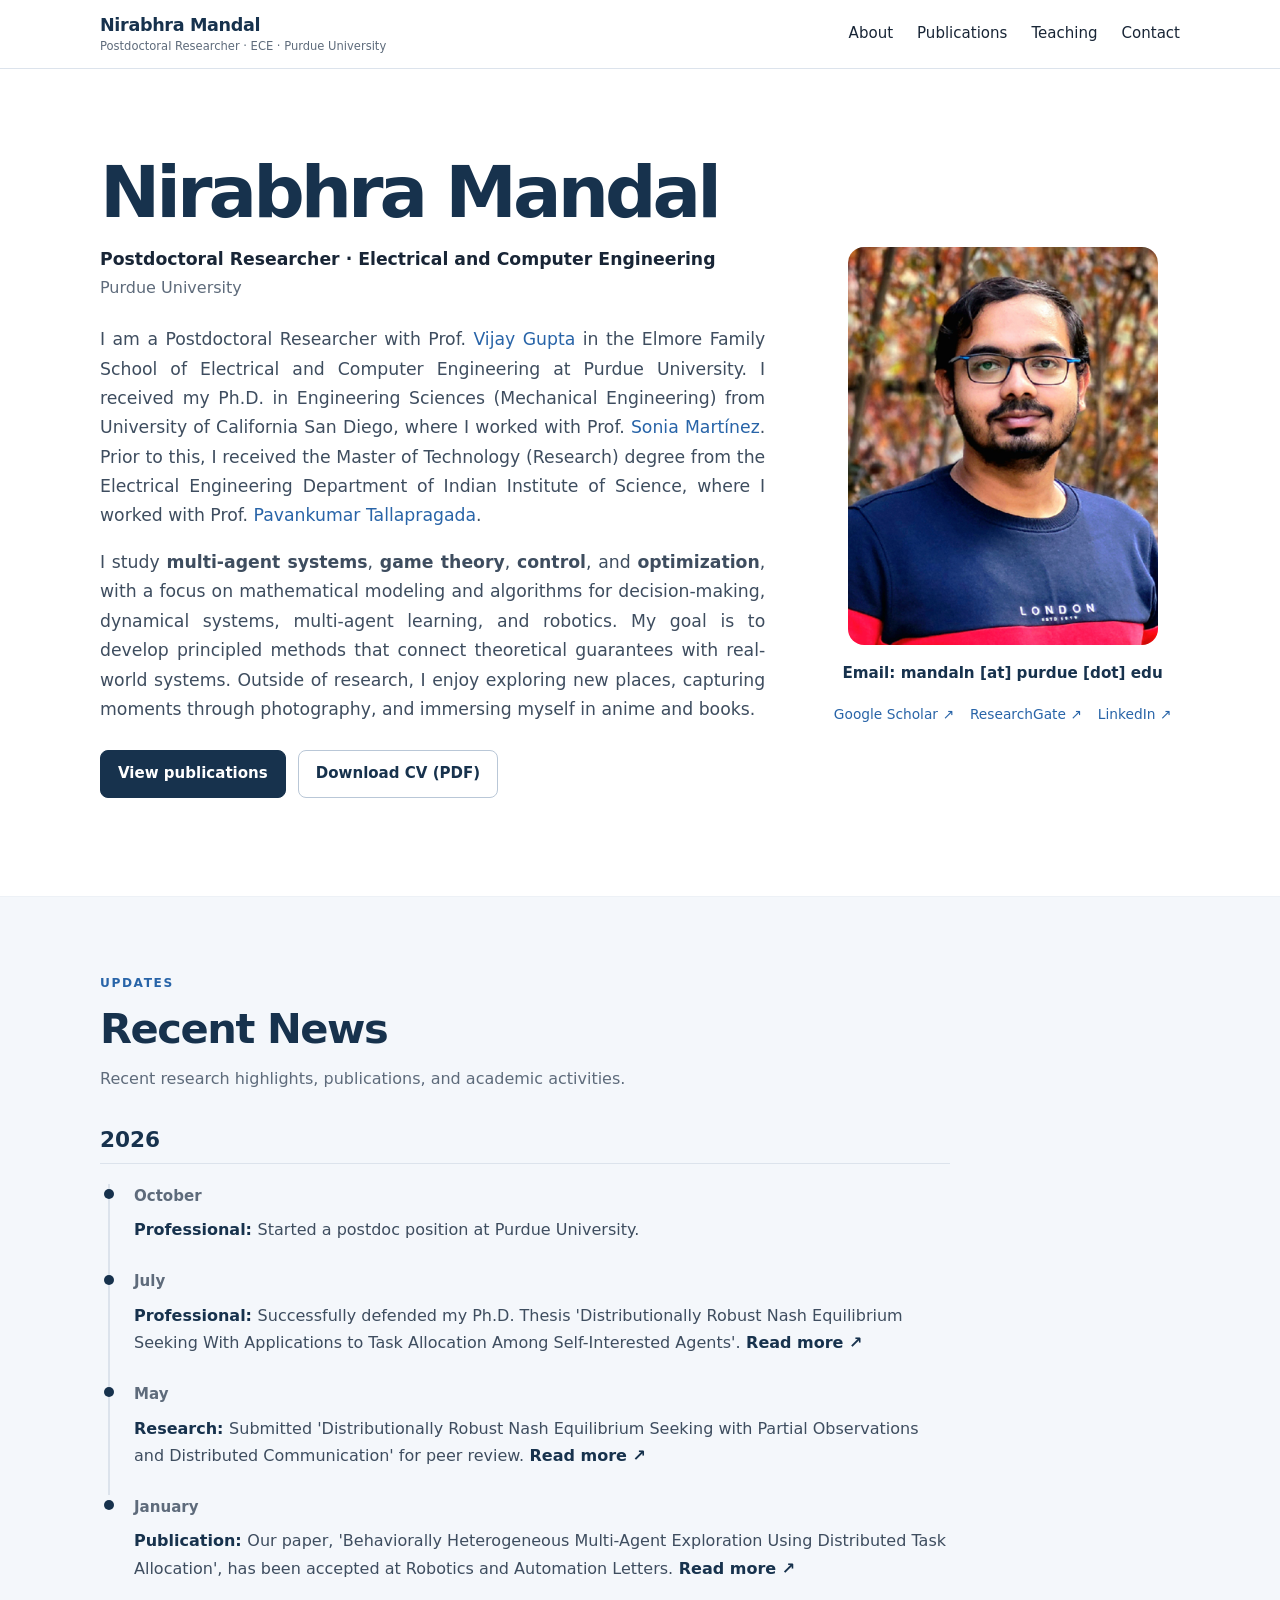
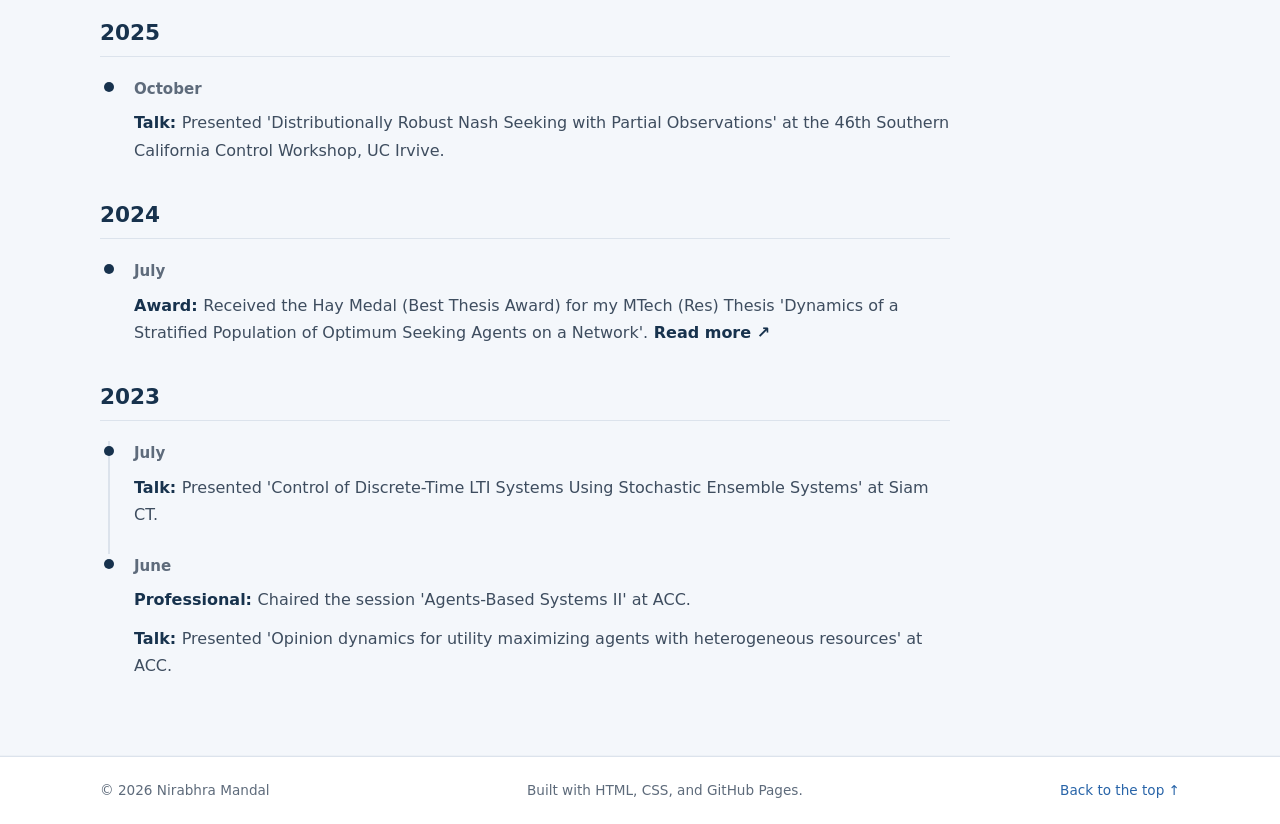
==== index.html @ edac9b2b "initial stable website build" ====
<!doctype html>
<html lang="en">
<head>
  <meta charset="utf-8">
  <meta name="viewport" content="width=device-width, initial-scale=1">
  <meta name="description" content="Academic website and publications of Nirabhra Mandal.">
  <title>About | Nirabhra Mandal</title>
  <link rel="stylesheet" href="styles.css">
  <script src="script.js" defer></script>
</head>
<body id="top">
  <a class="skip-link" href="#main">Skip to content</a>
<header class="site-header">
  <nav class="nav wrap" aria-label="Main navigation">
    <a class="brand" href="index.html">
      <span class="brand-name">Nirabhra Mandal</span>
      <span class="brand-subtitle">Postdoctoral Researcher · ECE · Purdue University</span>
    </a>
    <button class="nav-toggle" id="nav-toggle" aria-expanded="false" aria-controls="nav-links">Menu</button>
    <div class="nav-links" id="nav-links">
      <a href="index.html" class="active" aria-current="page">About</a>
      <a href="publications.html" >Publications</a>
      <a href="teaching.html" >Teaching</a>
      <a href="contact.html" >Contact</a>
    </div>
  </nav>
</header>
  <main id="main">
    <section class="hero wrap" id="home">
      <div class="hero-copy">
        <h1>Nirabhra Mandal</h1>
        <p class="role">Postdoctoral Researcher · Electrical and Computer Engineering</p>
        <p class="institution">Purdue University</p>
        <p class="intro">I am a Postdoctoral Researcher with Prof. <a href="https://engineering.purdue.edu/Vijay-Gupta" class="no-underline">Vijay Gupta</a> in the Elmore Family School of Electrical and Computer Engineering at Purdue University. I received my Ph.D. in Engineering Sciences (Mechanical Engineering) from University of California San Diego, where I worked with Prof. <a href="https://jacobsschool.ucsd.edu/people/profile/sonia-martinez" class="no-underline">Sonia Martínez</a>. Prior to this, I received the Master of Technology (Research) degree from the Electrical Engineering Department of Indian Institute of Science, where I worked with Prof. <a href="https://pavan-tallapragada.github.io/" class="no-underline">Pavankumar Tallapragada</a>.</p>
        <p class="intro">I study <strong>multi-agent systems</strong>, <strong>game theory</strong>, <strong>control</strong>, and <strong>optimization</strong>, with a focus on mathematical modeling and algorithms for decision-making, dynamical systems, multi-agent learning, and robotics. My goal is to develop principled methods that connect theoretical guarantees with real-world systems. Outside of research, I enjoy exploring new places, capturing moments through photography, and immersing myself in anime and books.</p>
        <div class="hero-actions">
          <a class="button primary" href="publications.html">View publications</a>
          <a class="button secondary" href="assets/cv.pdf">Download CV (PDF)</a>
        </div>
      </div>
      <aside class="profile-column" aria-label="Contact and profile links">
        <div class="profile-photo-container">
          <img
            class="profile-photo"
            src="assets/profile.jpg"
            alt="Portrait of Nirabhra Mandal"
          >
        </div>
        <a class="profile-email" href="mailto:mandaln@purdue.edu">Email: mandaln [at] purdue [dot] edu</a>
        <div class="profile-social-links" aria-label="Academic and professional profiles">
          <a href="https://scholar.google.com/citations?user=F2m01i8AAAAJ&amp;hl=en" target="_blank" rel="noopener noreferrer">Google Scholar ↗</a>
          <a href="https://www.researchgate.net/profile/Nirabhra-Mandal?ev=hdr_xprf" target="_blank" rel="noopener noreferrer">ResearchGate ↗</a>
          <a href="https://www.linkedin.com/in/nirabhra-mandal-a826bb127/" target="_blank" rel="noopener noreferrer">LinkedIn ↗</a>
        </div>
      </aside>
    </section>
    
    <!-- Recent News -->
    <section class="section section-tint" id="news">
      <div class="wrap">
        <div class="section-heading">
          <p class="eyebrow">Updates</p>
          <h2>Recent News</h2>
          <p class="section-description">
            Recent research highlights, publications, and academic activities.
          </p>
        </div>
    
        <div class="news-list" id="news-list" aria-live="polite">
          <p>Loading news...</p>
        </div>
      </div>
    </section>    
  </main>
  <footer class="site-footer">
  <div class="wrap footer-inner">
    <span>© <span id="year"></span> Nirabhra Mandal</span>
    <span>Built with HTML, CSS, and GitHub Pages.</span>
    <a href="#top">Back to the top ↑</a>
  </div>
</footer>
</body>
</html>
---- styles.css ----
:root {
  --ink: #182536;
  --muted: #5e6b7b;
  --navy: #17324d;
  --blue: #2864a8;
  --pale: #f4f7fb;
  --line: #dce3ec;
  --white: #fff;
  --max-width: 1080px;
}
* { box-sizing: border-box; }
html { scroll-behavior: smooth; scroll-padding-top: 85px; }
body { margin: 0; color: var(--ink); background: var(--white); font: 16px/1.7 system-ui, -apple-system, BlinkMacSystemFont, "Segoe UI", sans-serif; }
a { color: var(--blue); text-underline-offset: 3px; }
a:hover { color: #153d70; }
.wrap { width: min(var(--max-width), calc(100% - 40px)); margin-inline: auto; }
.skip-link { position: absolute; left: -9999px; top: 0; }
.skip-link:focus { left: 1rem; z-index: 100; background: white; padding: .5rem; }
.site-header { position: sticky; top: 0; z-index: 20; background: rgba(255,255,255,.96); border-bottom: 1px solid var(--line); backdrop-filter: blur(10px); }
.nav { min-height: 68px; display: flex; align-items: center; justify-content: space-between; gap: 24px; }

.brand {
  display: flex;
  flex-direction: column;
  align-items: flex-start;
  color: var(--navy);
  font-weight: 800;
  text-decoration: none;
  letter-spacing: -0.02em;
  line-height: 1.3;
}

.brand-name {
  display: block;
  font-size: 1.1rem;
  font-weight: 800;
  color: var(--navy);
  letter-spacing: -0.02em;
}

.brand-subtitle {
  display: block;
  font-size: 0.72rem;
  font-weight: 400;
  color: var(--muted);
  letter-spacing: 0;
  margin-top: 3px;
}


.nav-links { display: flex; gap: 24px; align-items: center; }
.nav-links a { color: var(--ink); text-decoration: none; font-size: .94rem; }
.nav-links a:hover { color: var(--blue); }
.nav-toggle { display: none; border: 1px solid var(--line); background: white; padding: .45rem .7rem; border-radius: 8px; }
.hero { display: grid; grid-template-columns: minmax(0, 1.5fr) minmax(260px, .8fr); gap: 60px; align-items: center; padding-block: 86px 78px; }
.eyebrow { color: var(--blue); text-transform: uppercase; letter-spacing: .13em; font-size: .76rem; font-weight: 800; margin: 0 0 10px; }
h1, h2, h3, p { margin-top: 0; }
h1 { color: var(--navy); font-size: clamp(2.7rem, 7vw, 4.5rem); line-height: 1.05; letter-spacing: -.055em; margin-bottom: 14px; }
h2 { color: var(--navy); font-size: clamp(1.9rem, 4vw, 2.6rem); line-height: 1.2; letter-spacing: -.035em; margin-bottom: 12px; }
h3 { color: var(--navy); font-size: 1.12rem; line-height: 1.35; }
.role { font-size: 1.08rem; font-weight: 650; margin-bottom: 0; }
.institution { color: var(--muted); margin-bottom: 24px; }
.intro { max-width: 680px; color: #3e4d5f; font-size: 1.08rem; text-align: justify;}
.hero-actions, .social-links { display: flex; flex-wrap: wrap; align-items: center; gap: 12px; }
.hero-actions { margin: 26px 0 20px; }
.button { display: inline-flex; align-items: center; justify-content: center; padding: 10px 17px; border-radius: 8px; text-decoration: none; font-weight: 700; font-size: .94rem; }
.button.primary { color: white; background: var(--navy); border: 1px solid var(--navy); }
.button.primary:hover { background: #254a6c; }
.button.secondary { color: var(--navy); background: white; border: 1px solid #b9c7d7; }
.social-links { gap: 20px; font-size: .91rem; }
.social-links a { text-decoration: none; }
.profile-card { border: 1px solid var(--line); border-radius: 18px; padding: 28px; box-shadow: 0 16px 40px rgba(23,50,77,.08); background: white; }
/* .avatar { display: grid; place-items: center; width: 76px; height: 76px; border-radius: 50%; background: #e3edf8; color: var(--navy); font-size: 1.5rem; font-weight: 800; margin-bottom: 18px; } */
.avatar {
  display: block;
  width: 150px;
  height: 150px;
  border-radius: 0;
  object-fit: cover;
  object-position: center;
  margin-bottom: 18px;
}
.profile-name { font-size: 1.15rem; font-weight: 800; margin-bottom: 0; }
.muted, .section-description { color: var(--muted); }
.profile-line { display: flex; justify-content: space-between; gap: 16px; padding-top: 12px; margin-top: 12px; border-top: 1px solid var(--line); font-size: .88rem; }
.profile-line > :first-child { color: var(--muted); }
.profile-line > :last-child { text-align: right; overflow-wrap: anywhere; }
.section { padding-block: 76px; }
.section-tint { background: var(--pale); border-block: 1px solid #edf1f6; }
.section-heading { margin-bottom: 30px; }
.section-description { max-width: 720px; margin-bottom: 0; }
.prose { max-width: 820px; color: #3e4d5f; }
.prose h3 { margin-top: 26px; }
.prose li { margin-bottom: 8px; }
/* .publication-tools { max-width: 760px; margin-bottom: 26px; } */
.publication-tools {
  width: 100%;
  box-sizing: border-box;
}

#publication-search {
  display: block;
  width: 100%;
  box-sizing: border-box;
}
.search-label { display: block; font-size: .9rem; font-weight: 700; margin-bottom: 8px; }
#publication-search { width: 100%; border: 1px solid #bdc9d7; border-radius: 9px; background: white; padding: 12px 14px; font: inherit; }
#publication-search:focus { outline: 3px solid #c8def7; border-color: var(--blue); }
.filter-row { display: flex; flex-wrap: wrap; gap: 8px; margin-top: 12px; }
.filter { border: 1px solid #c8d3df; color: var(--ink); background: white; border-radius: 999px; padding: 6px 13px; cursor: pointer; font: inherit; font-size: .86rem; }
.filter.active { background: var(--navy); color: white; border-color: var(--navy); }
.result-count { color: var(--muted); font-size: .86rem; margin: 12px 0 0; }
.publication-list { display: grid; gap: 16px; }
.paper { padding: 22px 24px; border: 1px solid var(--line); border-radius: 12px; background: white; }
.paper h3 { font-size: 1.12rem; margin-bottom: 7px; }
.paper .authors { color: #435266; margin-bottom: 4px; }
.paper .venue { color: var(--muted); font-size: .92rem; margin-bottom: 12px; }
.paper .abstract { color: #435266; font-size: .94rem; margin-bottom: 13px; }
.paper-links { display: flex; flex-wrap: wrap; gap: 9px; }
.paper-links a { display: inline-block; border: 1px solid #d1dce8; border-radius: 6px; padding: 3px 9px; text-decoration: none; font-size: .85rem; font-weight: 700; }
.paper-meta { display: flex; align-items: center; gap: 9px; flex-wrap: wrap; margin-bottom: 7px; }
.paper-type { font-size: .72rem; text-transform: uppercase; letter-spacing: .08em; font-weight: 800; color: #315477; background: #e8f0f8; border-radius: 5px; padding: 3px 7px; }
.paper-year { color: var(--muted); font-size: .85rem; }
.empty-state { color: var(--muted); padding: 24px; border: 1px dashed #bac7d5; border-radius: 10px; }
.interest-grid { display: grid; grid-template-columns: repeat(3, 1fr); gap: 18px; }
.interest-card { border: 1px solid var(--line); border-radius: 13px; padding: 24px; }
.interest-card p { color: var(--muted); margin-bottom: 0; }
.interest-number { display: inline-block; color: var(--blue); font-size: .8rem; font-weight: 800; margin-bottom: 18px; }
.split-section { display: grid; grid-template-columns: .8fr 1.2fr; gap: 60px; }
.contact-panel { display: flex; justify-content: space-between; align-items: center; gap: 28px; padding: 34px; border-radius: 16px; background: #eaf1f8; }
.contact-panel p:last-child { margin-bottom: 0; color: #435266; }
.site-footer { border-top: 1px solid var(--line); padding-block: 22px; color: var(--muted); font-size: .85rem; }
.footer-inner { display: flex; justify-content: space-between; gap: 16px; flex-wrap: wrap; }
.footer-inner a { text-decoration: none; }
.no-underline { text-decoration: none; }


.profile-column {
  display: flex;
  flex-direction: column;
  align-items: center;
  gap: 1rem;
  min-width: 0;
}

.profile-photo-container {
  display: flex;
  justify-content: center;
  align-items: flex-start;
  width: 100%;
  background: none;
  border: none;
  box-shadow: none;
  padding: 0;
}

.profile-photo {
  display: block;
  width: min(100%, 310px);
  height: auto;
  aspect-ratio: 413 / 531;
  object-fit: cover;
  object-position: center;
  border-radius: 16px;
}

.profile-email {
  color: var(--navy);
  font-size: 0.95rem;
  font-weight: 650;
  text-decoration: none;
}

.profile-email:hover {
  text-decoration: underline;
}

.profile-social-links {
  display: flex;
  flex-wrap: wrap;
  justify-content: center;
  align-items: center;
  gap: 0.5rem 1rem;
  font-size: 0.86rem;
  text-align: center;
}

.profile-social-links a {
  text-decoration: none;
  white-space: nowrap;
}



/* Recent news grouped by year and month */
.news-list {
  max-width: 850px;
  margin-top: 2rem;
}

.news-year {
  margin-top: 2.25rem;
}

.news-year:first-child {
  margin-top: 0;
}

.news-year-heading {
  font-size: 1.35rem;
  font-weight: 750;
  margin: 0 0 1.25rem;
  padding-bottom: 0.55rem;
  border-bottom: 1px solid var(--line);
}

.news-month {
  position: relative;
  margin-left: 0.5rem;
  padding: 0 0 1.6rem 1.5rem;
  border-left: 2px solid var(--line);
}

.news-month::before {
  content: "";
  position: absolute;
  left: -6px;
  top: 0.35rem;
  width: 10px;
  height: 10px;
  border-radius: 50%;
  background: var(--navy);
}

.news-month:last-child {
  padding-bottom: 0;
  border-left-color: transparent;
}

.news-date {
  display: block;
  color: var(--muted);
  font-size: 0.94rem;
  font-weight: 750;
  margin-bottom: 0.45rem;
}

.news-entries {
  display: grid;
  gap: 0.7rem;
  margin: 0;
  padding: 0;
  list-style: none;
}

.news-entry {
  color: #3e4d5f;
  line-height: 1.7;
}

.news-entry strong {
  color: var(--navy);
}

.news-content a {
  color: var(--navy);
  font-weight: 650;
  text-decoration: none;
}

.news-content a:hover {
  text-decoration: underline;
}

/* Teaching, professional service, and awards */
.teaching-data {
  max-width: 900px;
  display: grid;
  gap: 2rem;
}

.teaching-category {
  padding-bottom: 1.5rem;
  border-bottom: 1px solid var(--line);
}

.teaching-category:last-child {
  padding-bottom: 0;
  border-bottom: 0;
}

.teaching-category h2 {
  font-size: 1.55rem;
  margin-bottom: 0.8rem;
}

.teaching-list {
  margin: 0;
  padding-left: 1.25rem;
}

.teaching-list li {
  padding-left: 0.2rem;
  margin-bottom: 0.55rem;
  color: #3e4d5f;
}

.teaching-list li:last-child {
  margin-bottom: 0;
}

.teaching-list strong {
  color: var(--navy);
}

.teaching-empty {
  color: var(--muted);
  margin-bottom: 0;
}

.paper-actions {
  display: flex;
  align-items: center;
  flex-wrap: wrap;
  gap: 10px;
  margin-top: 8px;
}

.paper-actions .abstract-toggle {
  margin: 0;
}

.paper-actions .paper-links {
  display: flex;
  align-items: center;
  flex-wrap: wrap;
  gap: 9px;
}

.abstract-panel[hidden] {
  display: none;
}

@media (max-width: 600px) {
  .news-month {
    margin-left: 0.25rem;
    padding-left: 1.1rem;
  }

  .news-month::before {
    left: -6px;
  }
}

@media (max-width: 760px) {
  .hero { grid-template-columns: 1fr; gap: 30px; padding-block: 56px; }
  .profile-card { max-width: 480px; }
  .profile-column { max-width: 420px; margin-inline: auto; }
  .profile-photo { width: min(100%, 300px); }
  .nav-toggle { display: inline-block; }
  .nav { position: relative; }
  .nav-links { display: none; position: absolute; top: 67px; left: 0; right: 0; padding: 16px 20px 20px; background: white; border-bottom: 1px solid var(--line); flex-direction: column; align-items: flex-start; gap: 14px; }
  .nav-links.open { display: flex; }
  .section { padding-block: 54px; }
  .interest-grid, .split-section { grid-template-columns: 1fr; gap: 18px; }
  .contact-panel { align-items: flex-start; flex-direction: column; }
}
@media (prefers-reduced-motion: reduce) { html { scroll-behavior: auto; } }
@media (max-width: 600px) {
  .intro {text-align: left;}
}


/* Publication abstract toggle */
.abstract-toggle {
  display: inline-block;
  margin: 0 0 10px;
  padding: 4px 10px;
  border: 1px solid #c8d3df;
  border-radius: 6px;
  color: var(--navy);
  background: #fff;
  cursor: pointer;
  font: inherit;
  font-size: .86rem;
  font-weight: 700;
}

.abstract-toggle:hover {
  background: var(--pale);
  border-color: #9fb2c8;
}

.abstract-toggle:focus-visible {
  outline: 3px solid #c8def7;
  outline-offset: 2px;
}

.abstract-panel[hidden] {
  display: none;
}

.abstract-panel .abstract {
  margin-bottom: 13px;
}
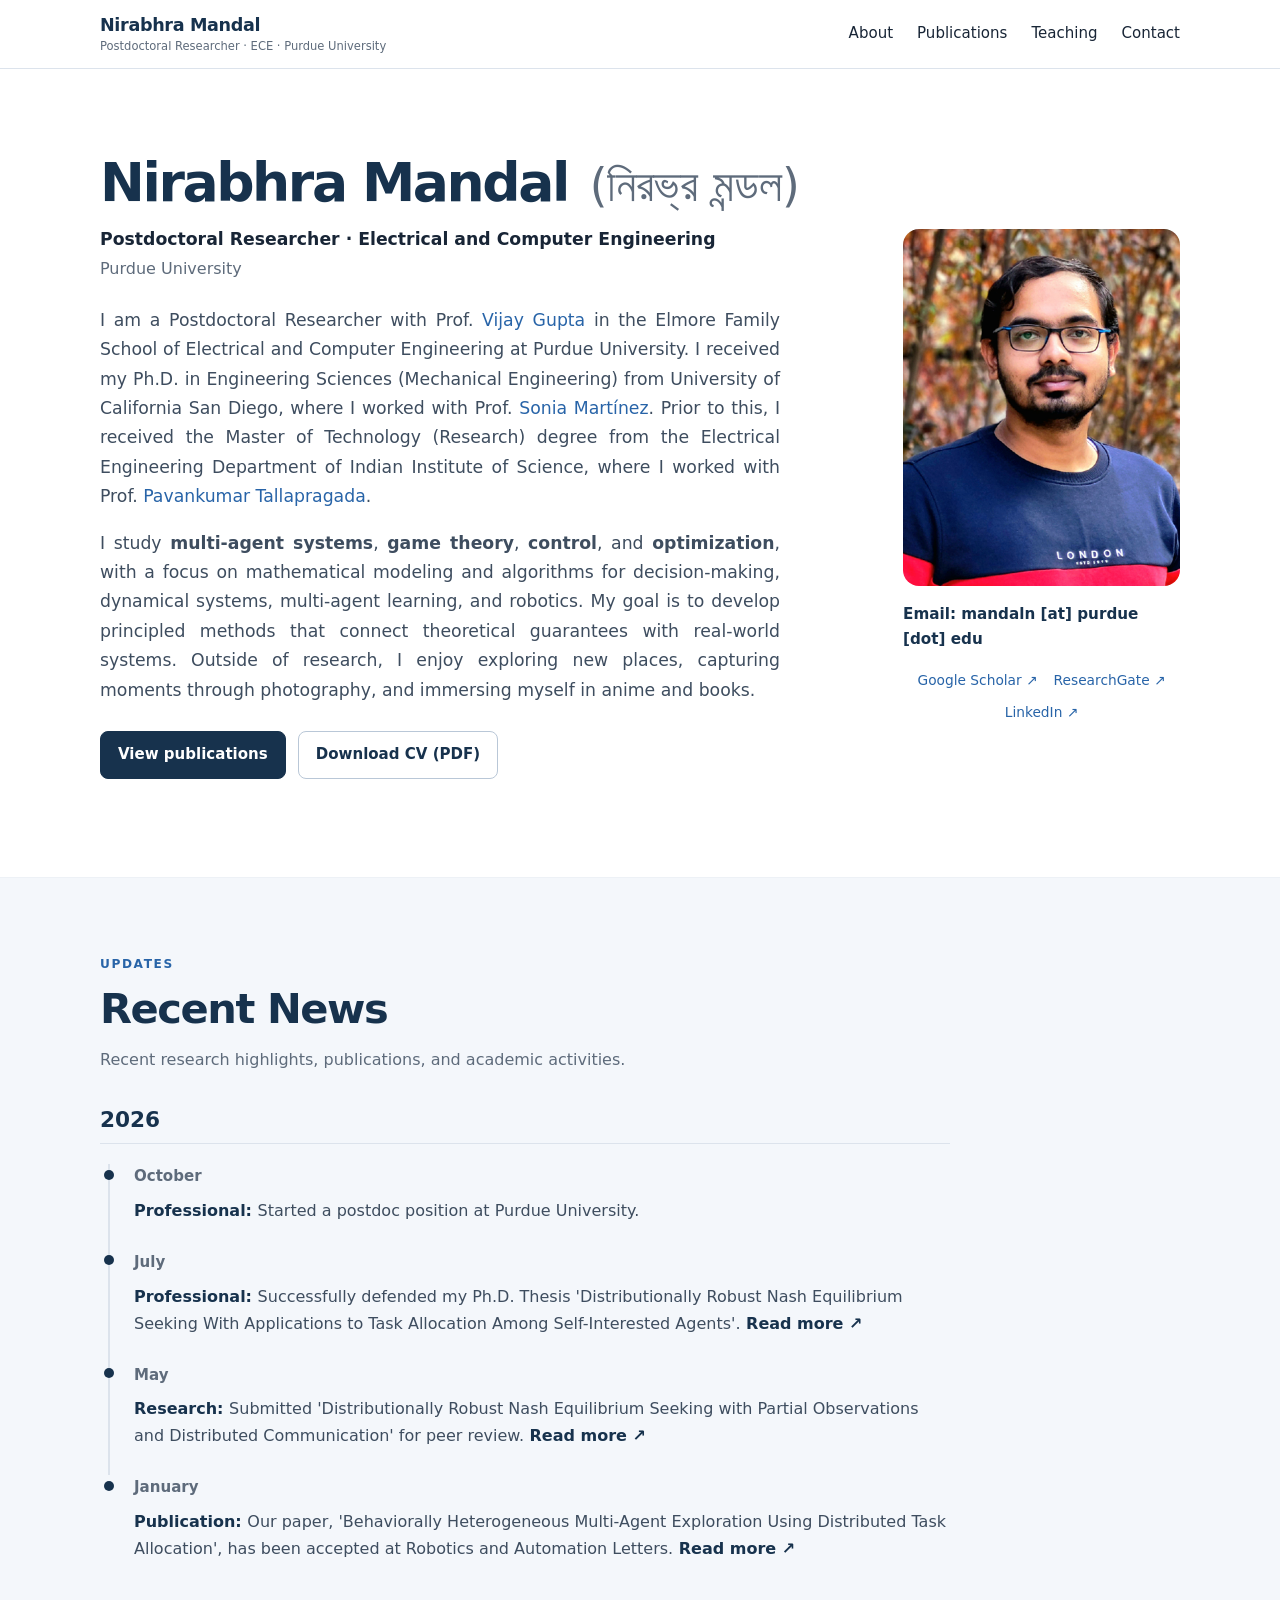
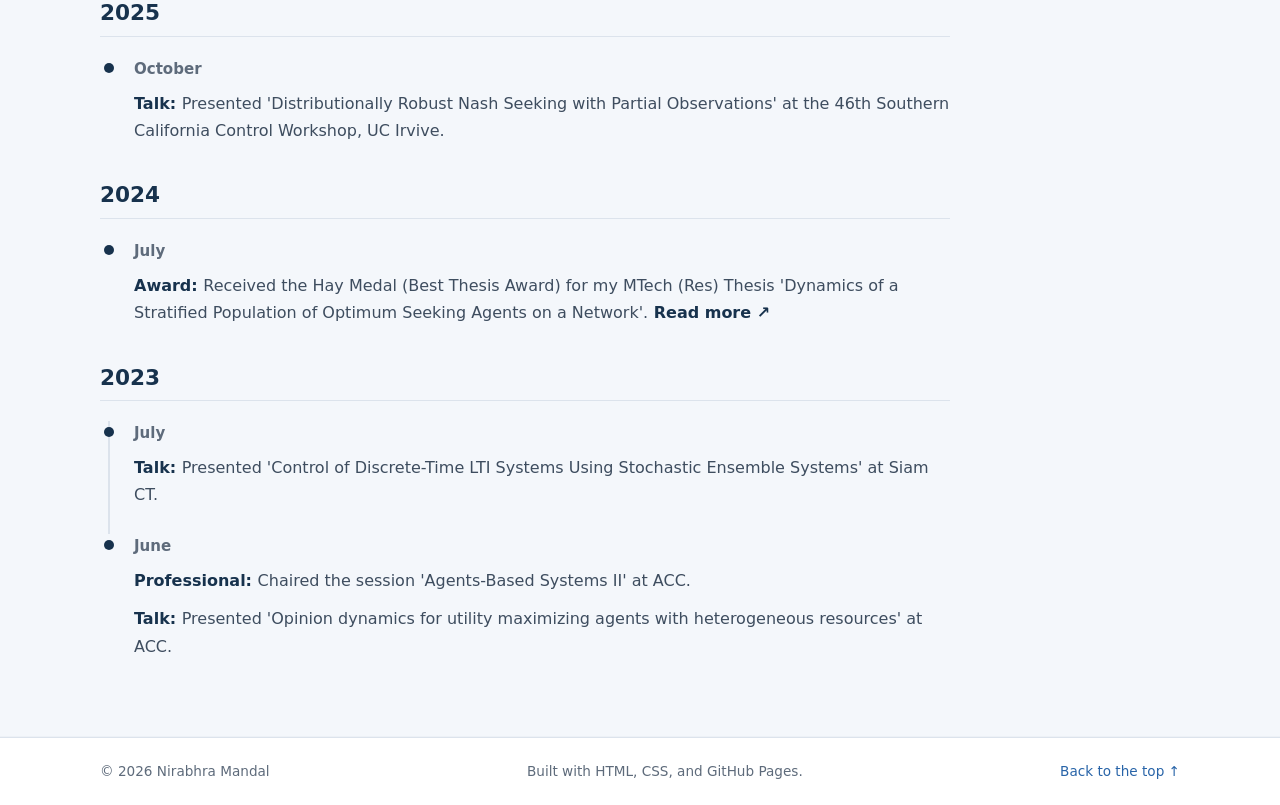
==== commit 24a5faa8: "updated arxiv support, added bengali name" ====
--- a/index.html
+++ b/index.html
@@ -8,36 +8,50 @@
   <link rel="stylesheet" href="styles.css">
   <script src="script.js" defer></script>
 </head>
+
 <body id="top">
   <a class="skip-link" href="#main">Skip to content</a>
-<header class="site-header">
-  <nav class="nav wrap" aria-label="Main navigation">
-    <a class="brand" href="index.html">
-      <span class="brand-name">Nirabhra Mandal</span>
-      <span class="brand-subtitle">Postdoctoral Researcher · ECE · Purdue University</span>
-    </a>
-    <button class="nav-toggle" id="nav-toggle" aria-expanded="false" aria-controls="nav-links">Menu</button>
-    <div class="nav-links" id="nav-links">
-      <a href="index.html" class="active" aria-current="page">About</a>
-      <a href="publications.html" >Publications</a>
-      <a href="teaching.html" >Teaching</a>
-      <a href="contact.html" >Contact</a>
-    </div>
-  </nav>
-</header>
+
+  <header class="site-header">
+    <nav class="nav wrap" aria-label="Main navigation">
+      <a class="brand" href="index.html">
+        <span class="brand-name">
+          Nirabhra Mandal <!--<span class="bengali-name">(নিরভ্র মন্ডল)</span> -->
+        </span>
+        <span class="brand-subtitle">Postdoctoral Researcher · ECE · Purdue University</span>
+      </a>
+
+      <button class="nav-toggle" id="nav-toggle" aria-expanded="false" aria-controls="nav-links">Menu</button>
+
+      <div class="nav-links" id="nav-links">
+        <a href="index.html" class="active" aria-current="page">About</a>
+        <a href="publications.html">Publications</a>
+        <a href="teaching.html">Teaching</a>
+        <a href="contact.html">Contact</a>
+      </div>
+    </nav>
+  </header>
+
   <main id="main">
     <section class="hero wrap" id="home">
       <div class="hero-copy">
-        <h1>Nirabhra Mandal</h1>
+        <h1>
+          Nirabhra Mandal <span class="bengali-name">(নিরভ্র মন্ডল)</span>
+        </h1>
+
         <p class="role">Postdoctoral Researcher · Electrical and Computer Engineering</p>
         <p class="institution">Purdue University</p>
+
         <p class="intro">I am a Postdoctoral Researcher with Prof. <a href="https://engineering.purdue.edu/Vijay-Gupta" class="no-underline">Vijay Gupta</a> in the Elmore Family School of Electrical and Computer Engineering at Purdue University. I received my Ph.D. in Engineering Sciences (Mechanical Engineering) from University of California San Diego, where I worked with Prof. <a href="https://jacobsschool.ucsd.edu/people/profile/sonia-martinez" class="no-underline">Sonia Martínez</a>. Prior to this, I received the Master of Technology (Research) degree from the Electrical Engineering Department of Indian Institute of Science, where I worked with Prof. <a href="https://pavan-tallapragada.github.io/" class="no-underline">Pavankumar Tallapragada</a>.</p>
+
         <p class="intro">I study <strong>multi-agent systems</strong>, <strong>game theory</strong>, <strong>control</strong>, and <strong>optimization</strong>, with a focus on mathematical modeling and algorithms for decision-making, dynamical systems, multi-agent learning, and robotics. My goal is to develop principled methods that connect theoretical guarantees with real-world systems. Outside of research, I enjoy exploring new places, capturing moments through photography, and immersing myself in anime and books.</p>
+
         <div class="hero-actions">
           <a class="button primary" href="publications.html">View publications</a>
           <a class="button secondary" href="assets/cv.pdf">Download CV (PDF)</a>
         </div>
       </div>
+
       <aside class="profile-column" aria-label="Contact and profile links">
         <div class="profile-photo-container">
           <img
@@ -46,7 +60,9 @@
             alt="Portrait of Nirabhra Mandal"
           >
         </div>
+
         <a class="profile-email" href="mailto:mandaln@purdue.edu">Email: mandaln [at] purdue [dot] edu</a>
+
         <div class="profile-social-links" aria-label="Academic and professional profiles">
           <a href="https://scholar.google.com/citations?user=F2m01i8AAAAJ&amp;hl=en" target="_blank" rel="noopener noreferrer">Google Scholar ↗</a>
           <a href="https://www.researchgate.net/profile/Nirabhra-Mandal?ev=hdr_xprf" target="_blank" rel="noopener noreferrer">ResearchGate ↗</a>
@@ -54,7 +70,7 @@
         </div>
       </aside>
     </section>
-    
+
     <!-- Recent News -->
     <section class="section section-tint" id="news">
       <div class="wrap">
@@ -65,19 +81,20 @@
             Recent research highlights, publications, and academic activities.
           </p>
         </div>
-    
+
         <div class="news-list" id="news-list" aria-live="polite">
           <p>Loading news...</p>
         </div>
       </div>
-    </section>    
+    </section>
   </main>
+
   <footer class="site-footer">
-  <div class="wrap footer-inner">
-    <span>© <span id="year"></span> Nirabhra Mandal</span>
-    <span>Built with HTML, CSS, and GitHub Pages.</span>
-    <a href="#top">Back to the top ↑</a>
-  </div>
-</footer>
+    <div class="wrap footer-inner">
+      <span>© <span id="year"></span> Nirabhra Mandal</span>
+      <span>Built with HTML, CSS, and GitHub Pages.</span>
+      <a href="#top">Back to the top ↑</a>
+    </div>
+  </footer>
 </body>
-</html>
+</html>
--- a/styles.css
+++ b/styles.css
@@ -47,6 +47,13 @@
   margin-top: 3px;
 }
 
+.bengali-name {
+  white-space: nowrap;
+  font-size: 0.75em;
+  font-weight: 400;
+  color: var(--muted);
+  margin-left: 5px;
+}
 
 .nav-links { display: flex; gap: 24px; align-items: center; }
 .nav-links a { color: var(--ink); text-decoration: none; font-size: .94rem; }
@@ -403,3 +410,44 @@
 .abstract-panel .abstract {
   margin-bottom: 13px;
 }
+
+
+/* Keep the English and Bengali names together on one line. */
+.brand-name {
+  white-space: nowrap;
+}
+
+.brand-name .bengali-name {
+  font-size: 0.68em;
+  white-space: nowrap;
+}
+
+.hero-copy h1 {
+  white-space: nowrap;
+  font-size: clamp(1.55rem, 4.5vw, 3.35rem);
+  letter-spacing: -0.045em;
+}
+
+.hero-copy h1 .bengali-name {
+  font-size: 0.85em;
+  letter-spacing: 0;
+  margin-left: 0.12em;
+}
+
+/* Keep the text column wide enough for the bilingual heading. */
+.hero {
+  grid-template-columns: minmax(0, 1.8fr) minmax(190px, 0.65fr);
+  gap: 36px;
+}
+
+@media (max-width: 760px) {
+  .hero-copy h1 {
+    font-size: clamp(1.45rem, 5.2vw, 2.35rem);
+  }
+
+  .hero {
+    grid-template-columns: 1fr;
+    gap: 26px;
+  }
+
+}
